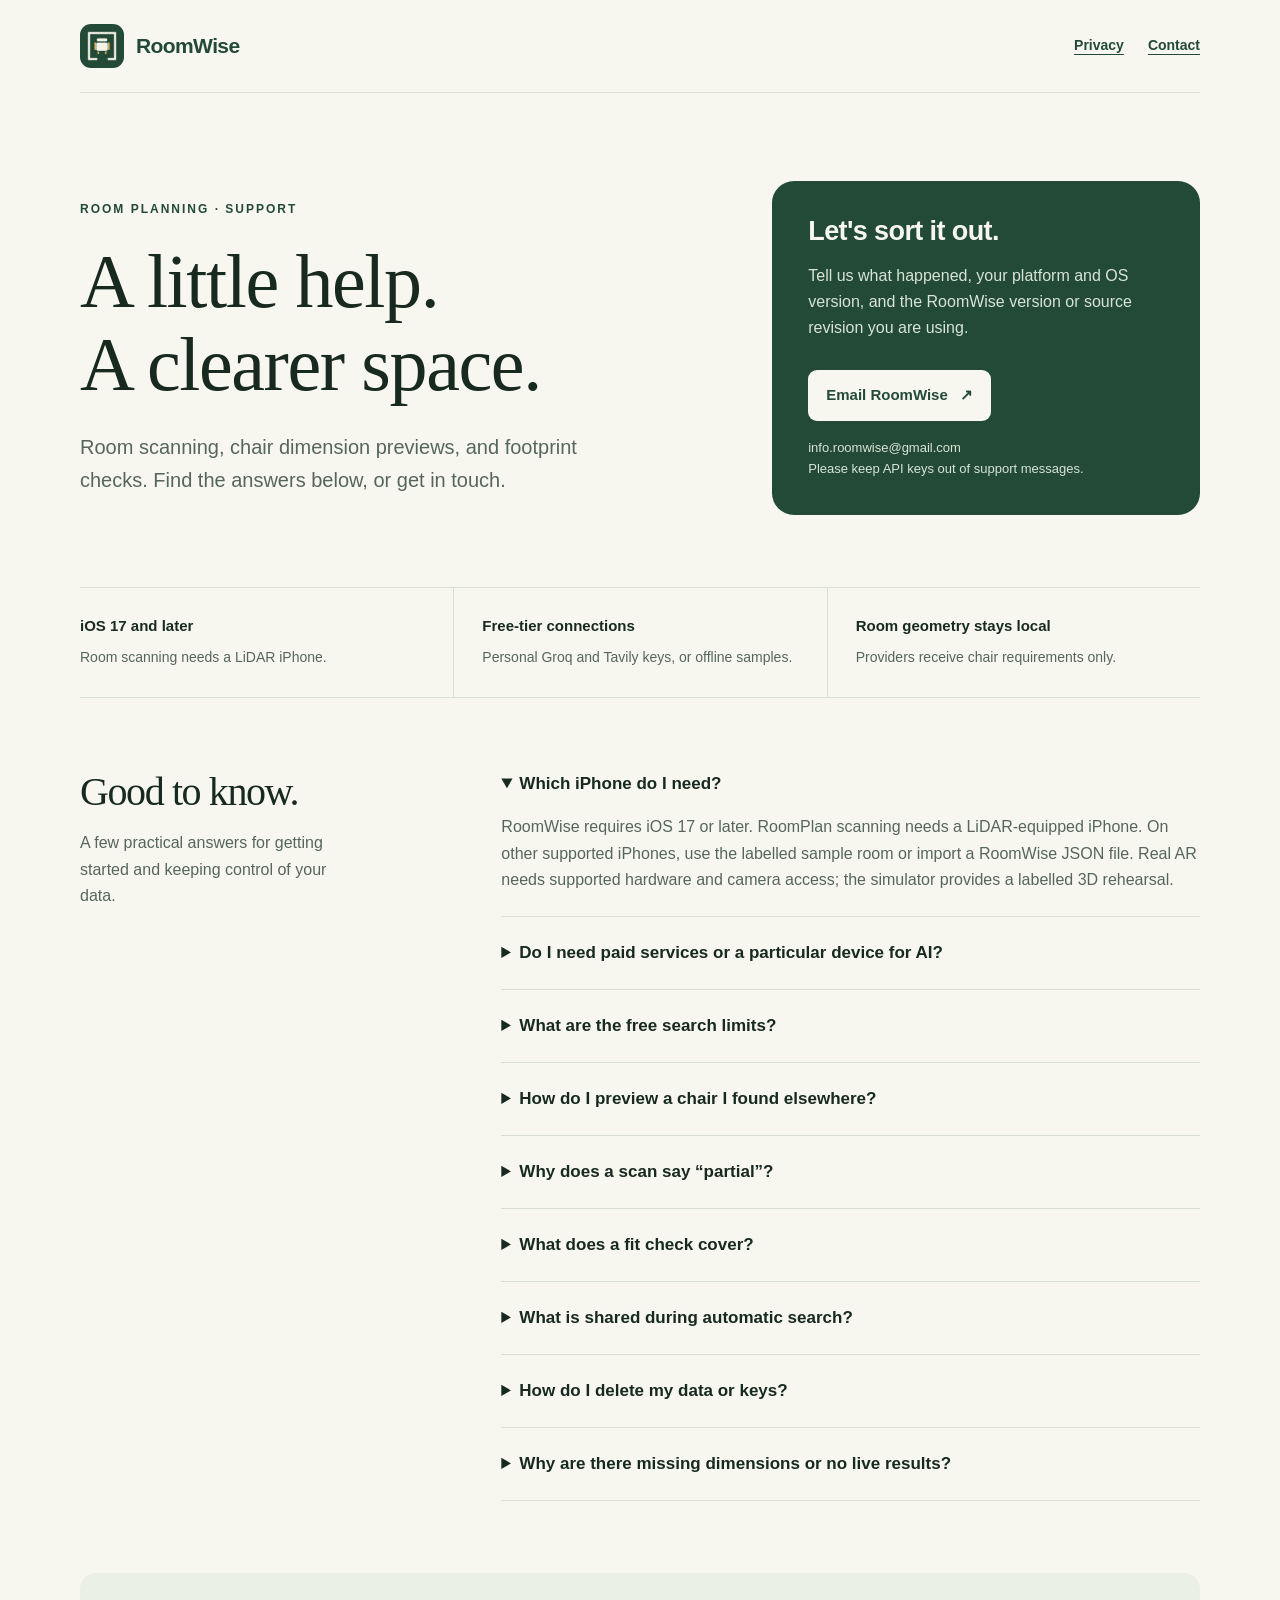
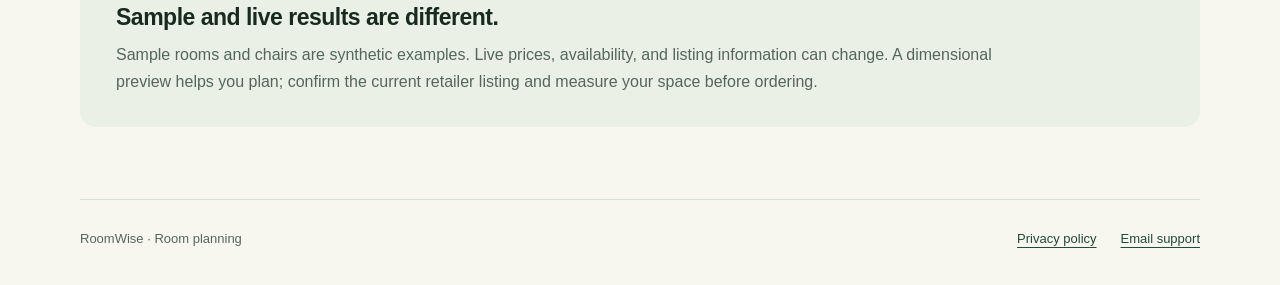
==== docs/store-site/index.html @ dbe4f3e3 "Publish RoomWise prototype with documentation and engineering checks" ====
<!doctype html>
<html lang="en">
<head>
  <meta charset="utf-8">
  <meta name="viewport" content="width=device-width, initial-scale=1">
  <meta name="description" content="RoomWise support. Get help with iPhone room scanning, chair dimension previews, fit checks, and optional live search.">
  <title>RoomWise — Support</title>
  <link rel="icon" href="icon.png" type="image/png">
  <link rel="stylesheet" href="styles.css">
</head>
<body>
  <a class="skip" href="#main">Skip to content</a>
  <div class="wrap">
    <header class="site-header">
      <a class="brand" href="index.html"><img src="icon.png" width="44" height="44" alt="">RoomWise</a>
      <nav class="site-nav" aria-label="Main"><a href="privacy.html">Privacy</a><a href="mailto:info.roomwise@gmail.com">Contact</a></nav>
    </header>
    <main id="main">
      <section class="hero" aria-labelledby="page-title">
        <div>
          <p class="eyebrow">Room planning · Support</p>
          <h1 id="page-title">A little help.<br>A clearer space.</h1>
          <p class="intro">Room scanning, chair dimension previews, and footprint checks. Find the answers below, or get in touch.</p>
        </div>
        <aside class="contact-card" aria-label="Contact support">
          <h2>Let's sort it out.</h2>
          <p>Tell us what happened, your platform and OS version, and the RoomWise version or source revision you are using.</p>
          <a class="button" href="mailto:info.roomwise@gmail.com">Email RoomWise <span aria-hidden="true">↗</span></a>
          <small>info.roomwise@gmail.com<br>Please keep API keys out of support messages.</small>
        </aside>
      </section>
      <section class="facts" aria-label="At a glance">
        <div><strong>iOS 17 and later</strong><span>Room scanning needs a LiDAR iPhone.</span></div>
        <div><strong>Free-tier connections</strong><span>Personal Groq and Tavily keys, or offline samples.</span></div>
        <div><strong>Room geometry stays local</strong><span>Providers receive chair requirements only.</span></div>
      </section>
      <section class="faq" aria-labelledby="faq-title">
        <div><h2 id="faq-title">Good to know.</h2><p class="aside-copy">A few practical answers for getting started and keeping control of your data.</p></div>
        <div>
          <details open><summary>Which iPhone do I need?</summary><p>RoomWise requires iOS 17 or later. RoomPlan scanning needs a LiDAR-equipped iPhone. On other supported iPhones, use the labelled sample room or import a RoomWise JSON file. Real AR needs supported hardware and camera access; the simulator provides a labelled 3D rehearsal.</p></details>
          <details><summary>Do I need paid services or a particular device for AI?</summary><p>No paid model or device-specific AI is required. Automatic interpretation uses your own Groq free-plan key with the hosted openai/gpt-oss-20b model; retailer discovery uses your own Tavily Researcher free-tier key. Each clone uses its own credentials. Hosted interpretation is independent of your device. Sample planning, scanning, dimension editing, and fit checks need no provider keys.</p><p>If Groq is unavailable, a deterministic parser interprets requirements for Tavily search. Without Tavily access, retailer website links and manual chair entry remain available. The physical camera/LiDAR requirements apply only to scanning and AR.</p></details>
          <details><summary>What are the free search limits?</summary><p>RoomWise uses Tavily basic search, up to three requests per search, with a local monthly allowance of 300 requests per installation. It uses no extract, advanced search, automatic retries, or paid-provider fallback. Provider quotas also apply and can be shared with your other projects. Choose the free plans; the app cannot control billing choices made in provider accounts.</p><p>Tavily currently advertises 1,000 free monthly credits with no card. Groq has model-specific free-plan limits. Check the providers' current <a href="https://www.tavily.com/pricing">Tavily plans</a> and <a href="https://console.groq.com/docs/rate-limits">Groq limits</a>. Quota exhaustion leaves browser/manual fallback available.</p></details>
          <details><summary>How do I preview a chair I found elsewhere?</summary><p>Select a chair and use Edit to enter its assembled width, depth, and height from the seller's listing. Use the assembled dimensions, rather than the package size. RoomWise labels your measurements as user-entered. The preview is a simplified dimensional chair, not the seller's exact design.</p></details>
          <details><summary>Why does a scan say “partial”?</summary><p>The captured walls do not form a sufficiently complete room boundary. You can still inspect a partial room, but RoomWise withholds boundary confirmation. Scan all walls, openings, and furniture where possible, and review the result before accepting it.</p></details>
          <details><summary>What does a fit check cover?</summary><p>Checks compare the chair's floor footprint with captured walls and recognized furniture. They do not assess hidden obstacles, overhead clearance, movement, door swings, or delivery routes. Always measure and confirm the seller's dimensions before buying.</p></details>
          <details><summary>What is shared during automatic search?</summary><p>After permission, Groq receives your chair request to interpret preferences, and Tavily receives chair-search requirements to discover listings. Each service receives its own authentication key. Neither receives room geometry, room counts, fit summaries, or camera images. Requests are associated with your provider accounts. Read the <a href="privacy.html">privacy policy</a> for details.</p></details>
          <details><summary>How do I delete my data or keys?</summary><p>In Room actions &gt; Help &amp; Privacy, choose Delete saved rooms &amp; searches. This clears saved planning/search data. Clear provider keys separately in Connections. Exported files, device backups, and requests already received by providers are managed separately. Local quota accounting remains separate from saved planning data.</p><p>You can revoke automatic-search permission in Help &amp; Privacy; a future automatic search will ask again.</p></details>
          <details><summary>Why are there missing dimensions or no live results?</summary><p>Listings may be unavailable or lack usable assembled dimensions. Provider authentication, quota, network access, or search coverage may also fail. Discovery is not a complete Amazon, Noon, or Temu catalogue. RoomWise keeps missing evidence visible instead of filling it in. Check the status, browse retailer websites, or enter dimensions yourself.</p></details>
        </div>
      </section>
      <aside class="note"><h2>Sample and live results are different.</h2><p>Sample rooms and chairs are synthetic examples. Live prices, availability, and listing information can change. A dimensional preview helps you plan; confirm the current retailer listing and measure your space before ordering.</p></aside>
    </main>
    <footer class="site-footer"><span>RoomWise · Room planning</span><div class="footer-links"><a href="privacy.html">Privacy policy</a><a href="mailto:info.roomwise@gmail.com">Email support</a></div></footer>
  </div>
</body>
</html>
---- docs/store-site/styles.css ----
:root{color-scheme:light;--forest:#234a36;--ink:#182a20;--muted:#56665b;--paper:#f7f7f0;--line:#d8dfd3;--accent:#dcb168;--white:#fff;--surface:#eaf0e6}*{box-sizing:border-box}body{margin:0;background:var(--paper);color:var(--ink);font:17px/1.65 -apple-system,BlinkMacSystemFont,"Segoe UI",sans-serif}a{color:var(--forest);text-underline-offset:4px}a:hover{text-decoration-thickness:2px}a:focus-visible,summary:focus-visible{outline:3px solid #9b5b14;outline-offset:5px;border-radius:3px}.wrap{width:min(1120px,calc(100% - 48px));margin:auto}.site-header{display:flex;align-items:center;justify-content:space-between;gap:24px;padding:24px 0;border-bottom:1px solid var(--line)}.brand{display:flex;align-items:center;gap:12px;text-decoration:none;font-size:21px;font-weight:700;letter-spacing:-.6px}.brand img{width:44px;height:44px;border-radius:11px}.site-nav{display:flex;gap:24px;font-size:14px;font-weight:600}.hero{padding:88px 0 72px;display:grid;grid-template-columns:1.45fr 1fr;align-items:center;gap:72px}.eyebrow{font-size:12px;letter-spacing:2px;text-transform:uppercase;font-weight:700;color:var(--forest);margin:0 0 20px}h1,h2,h3{line-height:1.1;letter-spacing:-1.4px}h1{font-family:Georgia,"Times New Roman",serif;font-weight:400;font-size:clamp(46px,6vw,76px);margin:0 0 24px;max-width:700px}.intro{font-size:20px;color:var(--muted);max-width:570px;margin-bottom:0}.contact-card{border-radius:22px;background:var(--forest);color:var(--paper);padding:36px}.contact-card h2{font-size:27px;margin:0 0 16px;letter-spacing:-.6px}.contact-card p{color:#d8e4d5;margin:0 0 28px;font-size:16px}.button{display:inline-flex;justify-content:center;align-items:center;gap:12px;border-radius:9px;padding:13px 18px;background:var(--paper);color:var(--forest);font-weight:650;text-decoration:none;font-size:15px}.contact-card small{display:block;margin-top:16px;color:#d8e4d5;font-size:13px}.facts{display:grid;grid-template-columns:repeat(3,1fr);border-top:1px solid var(--line);border-bottom:1px solid var(--line)}.facts div{padding:26px 24px 26px 0}.facts div+div{border-left:1px solid var(--line);padding-left:28px}.facts strong{display:block;font-size:15px;margin-bottom:4px}.facts span{font-size:14px;color:var(--muted)}.faq{display:grid;grid-template-columns:1fr 2fr;gap:72px;padding:72px 0}.faq h2{font-family:Georgia,"Times New Roman",serif;font-size:40px;font-weight:400;margin:0 0 16px}.faq .aside-copy{color:var(--muted);font-size:16px;max-width:260px}details{padding:22px 0;border-bottom:1px solid var(--line)}details:first-child{padding-top:0}summary{font-weight:650;cursor:pointer;padding-right:20px}details p{color:var(--muted);font-size:16px;margin:16px 0 0}details p+p{margin-top:12px}.note{padding:32px 36px;background:var(--surface);border-radius:16px;margin-bottom:72px}.note h2{font-size:23px;letter-spacing:-.5px;margin:0 0 12px}.note p{margin:0;color:var(--muted);font-size:16px;max-width:900px}.site-footer{border-top:1px solid var(--line);padding:28px 0 36px;display:flex;justify-content:space-between;gap:20px;font-size:13px;color:var(--muted)}.footer-links{display:flex;gap:24px}.policy{max-width:740px;padding:64px 0 72px}.policy h1{font-size:56px;letter-spacing:-2px}.policy h2{font-family:Georgia,"Times New Roman",serif;font-size:28px;font-weight:400;margin:44px 0 16px;letter-spacing:-.6px}.policy p,.policy li{font-size:16px}.policy li+li{margin-top:8px}.policy ul{padding-left:24px}.policy .updated{font-size:13px;color:var(--muted);margin-bottom:32px}.skip{position:absolute;left:-10000px}.skip:focus{left:20px;top:10px;background:white;z-index:1;padding:10px}@media(max-width:760px){.wrap{width:calc(100% - 36px)}.site-header{padding:18px 0}.site-nav{gap:16px;font-size:13px}.brand{font-size:19px;gap:9px}.brand img{width:36px;height:36px}.hero{grid-template-columns:1fr;gap:32px;padding:48px 0}.hero h1{font-size:52px}.intro{font-size:18px}.contact-card{padding:28px}.facts{grid-template-columns:1fr}.facts div,.facts div+div{padding:18px 0;border-left:0}.facts div+div{border-top:1px solid var(--line)}.faq{grid-template-columns:1fr;gap:24px;padding:48px 0}.faq .aside-copy{max-width:unset}.faq h2{font-size:35px}.note{padding:26px;margin-bottom:48px}.site-footer{flex-direction:column;gap:12px}.policy{padding-top:44px}.policy h1{font-size:45px;letter-spacing:-1.5px}}@media(prefers-reduced-motion:reduce){*{scroll-behavior:auto}}
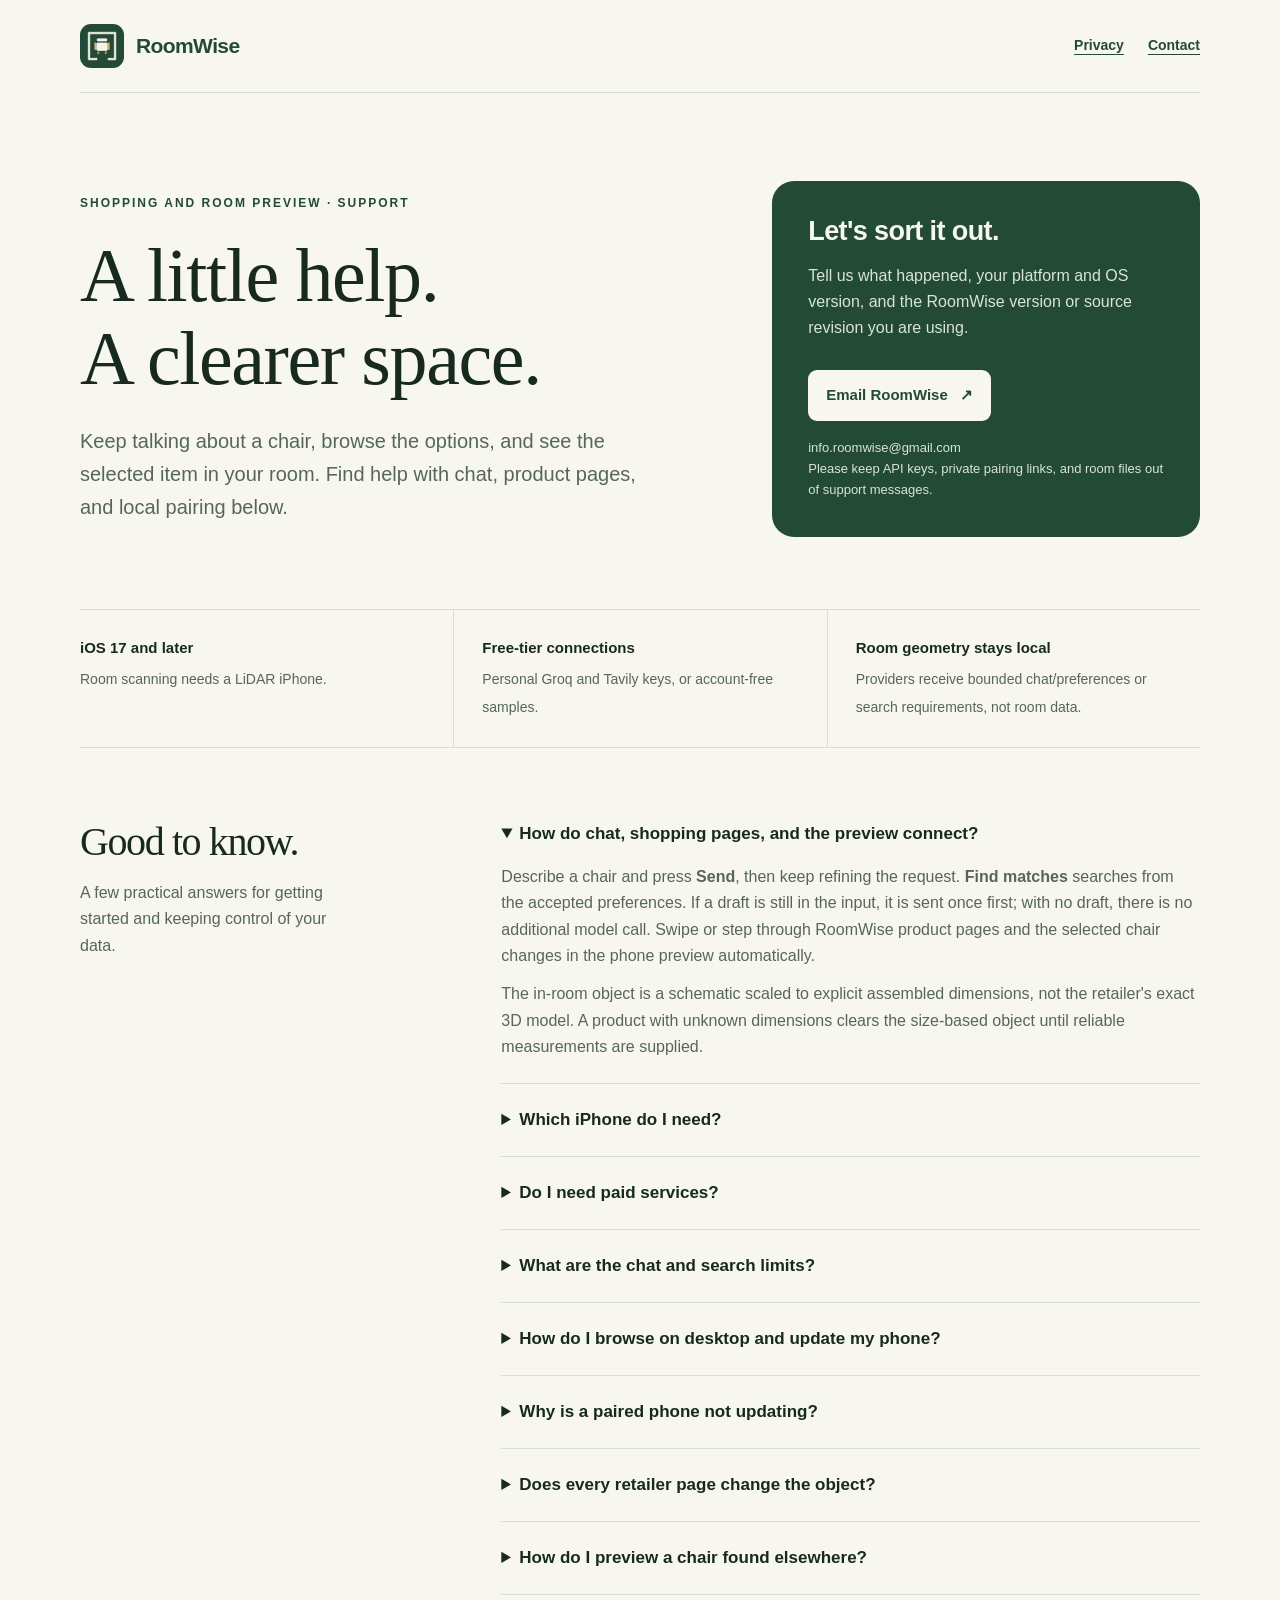
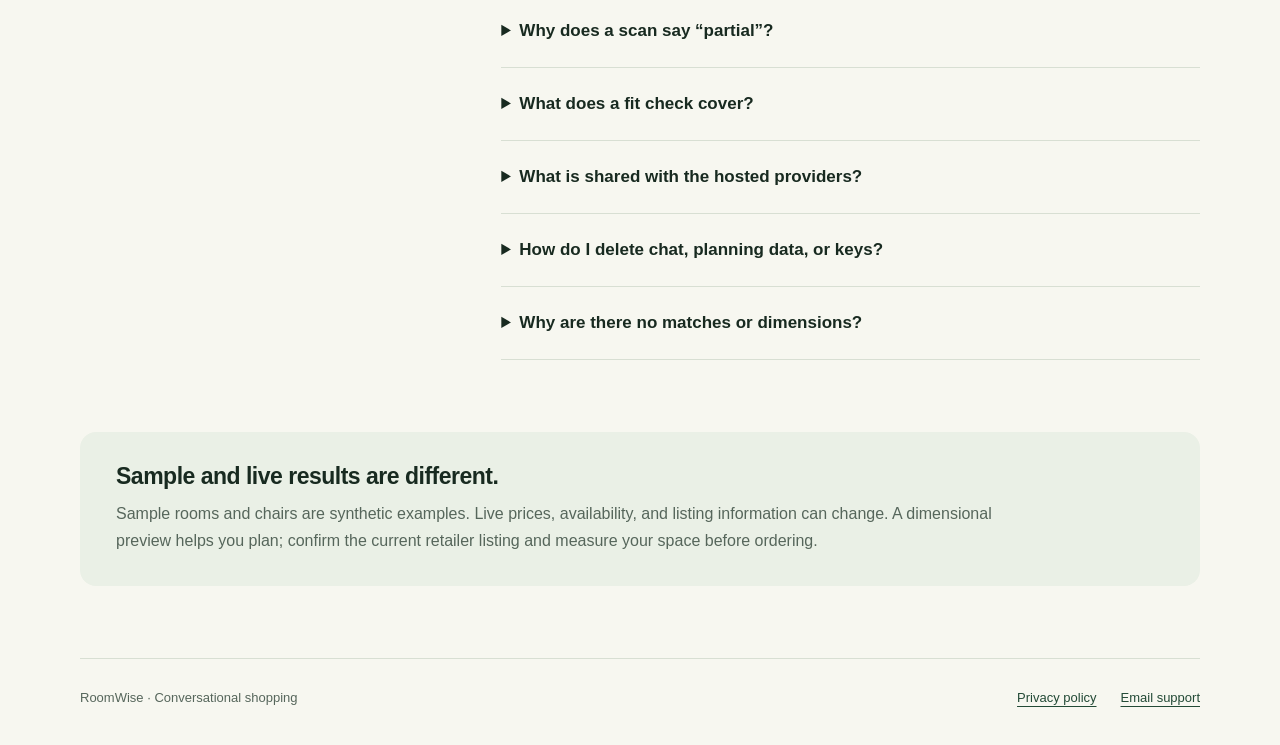
==== commit ab008dd3: "Connect shopping chat, product swipes and live phone previews" ====
--- a/docs/store-site/index.html
+++ b/docs/store-site/index.html
@@ -3,7 +3,7 @@
 <head>
   <meta charset="utf-8">
   <meta name="viewport" content="width=device-width, initial-scale=1">
-  <meta name="description" content="RoomWise support. Get help with iPhone room scanning, chair dimension previews, fit checks, and optional live search.">
+  <meta name="description" content="RoomWise support. Get help with ongoing shopping chat, swipeable chair listings, live room previews, and free local desktop pairing.">
   <title>RoomWise — Support</title>
   <link rel="icon" href="icon.png" type="image/png">
   <link rel="stylesheet" href="styles.css">
@@ -18,39 +18,43 @@
     <main id="main">
       <section class="hero" aria-labelledby="page-title">
         <div>
-          <p class="eyebrow">Room planning · Support</p>
+          <p class="eyebrow">Shopping and room preview · Support</p>
           <h1 id="page-title">A little help.<br>A clearer space.</h1>
-          <p class="intro">Room scanning, chair dimension previews, and footprint checks. Find the answers below, or get in touch.</p>
+          <p class="intro">Keep talking about a chair, browse the options, and see the selected item in your room. Find help with chat, product pages, and local pairing below.</p>
         </div>
         <aside class="contact-card" aria-label="Contact support">
           <h2>Let's sort it out.</h2>
           <p>Tell us what happened, your platform and OS version, and the RoomWise version or source revision you are using.</p>
           <a class="button" href="mailto:info.roomwise@gmail.com">Email RoomWise <span aria-hidden="true">↗</span></a>
-          <small>info.roomwise@gmail.com<br>Please keep API keys out of support messages.</small>
+          <small>info.roomwise@gmail.com<br>Please keep API keys, private pairing links, and room files out of support messages.</small>
         </aside>
       </section>
       <section class="facts" aria-label="At a glance">
         <div><strong>iOS 17 and later</strong><span>Room scanning needs a LiDAR iPhone.</span></div>
-        <div><strong>Free-tier connections</strong><span>Personal Groq and Tavily keys, or offline samples.</span></div>
-        <div><strong>Room geometry stays local</strong><span>Providers receive chair requirements only.</span></div>
+        <div><strong>Free-tier connections</strong><span>Personal Groq and Tavily keys, or account-free samples.</span></div>
+        <div><strong>Room geometry stays local</strong><span>Providers receive bounded chat/preferences or search requirements, not room data.</span></div>
       </section>
       <section class="faq" aria-labelledby="faq-title">
         <div><h2 id="faq-title">Good to know.</h2><p class="aside-copy">A few practical answers for getting started and keeping control of your data.</p></div>
         <div>
-          <details open><summary>Which iPhone do I need?</summary><p>RoomWise requires iOS 17 or later. RoomPlan scanning needs a LiDAR-equipped iPhone. On other supported iPhones, use the labelled sample room or import a RoomWise JSON file. Real AR needs supported hardware and camera access; the simulator provides a labelled 3D rehearsal.</p></details>
-          <details><summary>Do I need paid services or a particular device for AI?</summary><p>No paid model or device-specific AI is required. Automatic interpretation uses your own Groq free-plan key with the hosted openai/gpt-oss-20b model; retailer discovery uses your own Tavily Researcher free-tier key. Each clone uses its own credentials. Hosted interpretation is independent of your device. Sample planning, scanning, dimension editing, and fit checks need no provider keys.</p><p>If Groq is unavailable, a deterministic parser interprets requirements for Tavily search. Without Tavily access, retailer website links and manual chair entry remain available. The physical camera/LiDAR requirements apply only to scanning and AR.</p></details>
-          <details><summary>What are the free search limits?</summary><p>RoomWise uses Tavily basic search, up to three requests per search, with a local monthly allowance of 300 requests per installation. It uses no extract, advanced search, automatic retries, or paid-provider fallback. Provider quotas also apply and can be shared with your other projects. Choose the free plans; the app cannot control billing choices made in provider accounts.</p><p>Tavily currently advertises 1,000 free monthly credits with no card. Groq has model-specific free-plan limits. Check the providers' current <a href="https://www.tavily.com/pricing">Tavily plans</a> and <a href="https://console.groq.com/docs/rate-limits">Groq limits</a>. Quota exhaustion leaves browser/manual fallback available.</p></details>
-          <details><summary>How do I preview a chair I found elsewhere?</summary><p>Select a chair and use Edit to enter its assembled width, depth, and height from the seller's listing. Use the assembled dimensions, rather than the package size. RoomWise labels your measurements as user-entered. The preview is a simplified dimensional chair, not the seller's exact design.</p></details>
-          <details><summary>Why does a scan say “partial”?</summary><p>The captured walls do not form a sufficiently complete room boundary. You can still inspect a partial room, but RoomWise withholds boundary confirmation. Scan all walls, openings, and furniture where possible, and review the result before accepting it.</p></details>
-          <details><summary>What does a fit check cover?</summary><p>Checks compare the chair's floor footprint with captured walls and recognized furniture. They do not assess hidden obstacles, overhead clearance, movement, door swings, or delivery routes. Always measure and confirm the seller's dimensions before buying.</p></details>
-          <details><summary>What is shared during automatic search?</summary><p>After permission, Groq receives your chair request to interpret preferences, and Tavily receives chair-search requirements to discover listings. Each service receives its own authentication key. Neither receives room geometry, room counts, fit summaries, or camera images. Requests are associated with your provider accounts. Read the <a href="privacy.html">privacy policy</a> for details.</p></details>
-          <details><summary>How do I delete my data or keys?</summary><p>In Room actions &gt; Help &amp; Privacy, choose Delete saved rooms &amp; searches. This clears saved planning/search data. Clear provider keys separately in Connections. Exported files, device backups, and requests already received by providers are managed separately. Local quota accounting remains separate from saved planning data.</p><p>You can revoke automatic-search permission in Help &amp; Privacy; a future automatic search will ask again.</p></details>
-          <details><summary>Why are there missing dimensions or no live results?</summary><p>Listings may be unavailable or lack usable assembled dimensions. Provider authentication, quota, network access, or search coverage may also fail. Discovery is not a complete Amazon, Noon, or Temu catalogue. RoomWise keeps missing evidence visible instead of filling it in. Check the status, browse retailer websites, or enter dimensions yourself.</p></details>
+          <details open><summary>How do chat, shopping pages, and the preview connect?</summary><p>Describe a chair and press <strong>Send</strong>, then keep refining the request. <strong>Find matches</strong> searches from the accepted preferences. If a draft is still in the input, it is sent once first; with no draft, there is no additional model call. Swipe or step through RoomWise product pages and the selected chair changes in the phone preview automatically.</p><p>The in-room object is a schematic scaled to explicit assembled dimensions, not the retailer's exact 3D model. A product with unknown dimensions clears the size-based object until reliable measurements are supplied.</p></details>
+          <details><summary>Which iPhone do I need?</summary><p>RoomWise requires iOS 17 or later. RoomPlan scanning needs a LiDAR-equipped iPhone. Other supported phones can use a labelled sample or imported RoomWise JSON file. Camera AR needs supported hardware and camera access; Simulator provides a labelled 3D rehearsal. Hosted chat has no Apple Intelligence or device-specific model requirement.</p></details>
+          <details><summary>Do I need paid services?</summary><p>No paid model, RoomWise account, or hosted pairing server is needed. Optional live chat uses your personal Groq Free key and the hosted <code>openai/gpt-oss-20b</code> model. Discovery uses your personal Tavily Researcher free key. Keep those accounts on their free plans; provider terms, quotas, and external billing choices still apply.</p><p>Sample mode uses synthetic products and a labelled limited local conversation fallback without provider calls. The same fallback is available when Groq is unavailable; it is a deterministic parser, not an offline LLM. Without Tavily access, samples, retailer links built from accepted preferences, manual chair entry, and local previews remain available.</p></details>
+          <details><summary>What are the chat and search limits?</summary><p>Each conversational turn makes at most one Groq call, with at most twelve recent messages bounded to 1,500 characters each, plus accepted preferences. Send does not use Tavily. Find matches performs bounded catalog discovery separately; a nonempty draft is interpreted once before that search.</p><p>On iPhone, each discovery reserves three Tavily basic requests against a local allowance of 300 requests per UTC month. No extra extraction, advanced search, automatic retries, or paid-provider switch occurs. Desktop uses bounded searches without the persisted iPhone counter. Page changes and local pairing make no Groq or Tavily calls.</p><p>Check current <a href="https://www.tavily.com/pricing">Tavily plans</a> and <a href="https://console.groq.com/docs/rate-limits">Groq limits</a>. Your provider account can run out before the local counter if used elsewhere.</p></details>
+          <details><summary>How do I browse on desktop and update my phone?</summary><p>Use the same trusted Wi-Fi network. On desktop, choose <strong>Pair phone → Live phone preview → Start pairing</strong>. On iPhone, open <strong>Room actions → Pair with desktop</strong>, paste the complete private session link, and press <strong>Connect</strong>. Allow local-network access if asked. Desktop product-page changes then update the phone selection; phone selections can update desktop too.</p><p>Pairing uses a temporary plain-HTTP listener with a random bearer token. It shares products and selection, not room geometry, chat, camera data, or keys. Keep the link private and do not expose the port publicly. The phone uses its own accepted room. Pairing updates do not clear its conversation; you can keep chatting while paired. Pressing Find matches on the phone disconnects pairing before local discovery takes ownership. Stop pairing or disconnect when finished; a new session creates a new link.</p></details>
+          <details><summary>Why is a paired phone not updating?</summary><p>Check the complete current link, same local network, local-network permission, desktop firewall, and whether pairing is still running. Guest/university Wi-Fi may isolate devices; try a trusted network or personal hotspot. The phone polls about every 400 ms, disconnects in the background, and stops after three consecutive polling failures. Return to the foreground and reconnect when needed.</p></details>
+          <details><summary>Does every retailer page change the object?</summary><p>Swiping the known RoomWise product pages drives selection. On iPhone, <strong>Load retailer page</strong> explicitly opens an ephemeral embedded page. Following another page, a variant-related URL query/fragment change, or same-document navigation pauses the preview because that navigation does not establish validated dimensions for the newly viewed item. Return to a known RoomWise selection before relying on the object. A retailer can change variants without a detectable URL/navigation event; the preview remains tied to saved listing dimensions, so confirm the selected variant and its assembled measurements.</p><p>RoomWise does not monitor arbitrary browser tabs or scrape every product you visit. On desktop, Store opens the external browser without tracking its navigation. If an embedded retailer page is unavailable, open its original URL externally.</p></details>
+          <details><summary>How do I preview a chair found elsewhere?</summary><p>Add the chair with a name and optional supported retailer link or pasted listing details. Enter assembled width, depth, and height using reliable listing evidence or your own measurements. Package dimensions are not assembled size. User-entered facts are labelled, and missing dimensions remain unknown.</p></details>
+          <details><summary>Why does a scan say “partial”?</summary><p>The captured walls do not form a sufficiently complete room boundary. You can inspect a partial room, but RoomWise withholds boundary confirmation. Scan all walls, openings, and furniture where possible and review before accepting.</p></details>
+          <details><summary>What does a fit check cover?</summary><p>Checks compare a chair's rectangular floor footprint with captured walls and recognized furniture. They do not assess hidden obstacles, overhead clearance, movement, door swings, or delivery routes. Confirm the actual product and room before buying.</p></details>
+          <details><summary>What is shared with the hosted providers?</summary><p>After permission, Groq receives bounded recent chat and accepted shopping preferences. Tavily receives derived search requirements. Each provider receives only its own authentication key. Neither receives room coordinates, room counts, fit summaries, or camera images through this pipeline. Requests are associated with your personal provider accounts. See the <a href="privacy.html">privacy policy</a>.</p></details>
+          <details><summary>How do I delete chat, planning data, or keys?</summary><p><strong>New chat</strong> clears the active conversation and accepted preferences. The iPhone saves up to 40 recent chat messages/preferences locally; desktop keeps up to 24 messages in session memory. At most twelve recent messages are sent to Groq per turn.</p><p>Use <strong>Room actions → Help &amp; Privacy → Delete saved rooms &amp; searches</strong> to clear saved room, search, product, placement, conversation, preferences, and temporary export data. Clear provider keys separately in Connections. The local quota record remains separate. Exported files, backups, websites, and already-sent provider requests are managed through their respective controls. Stop/disconnect pairing separately when finished.</p></details>
+          <details><summary>Why are there no matches or dimensions?</summary><p>Discovery searches indexed retailer pages, not a complete Amazon, Noon, or Temu catalog. Listings may be unavailable, incomplete, or fail to satisfy preferences; account quotas, authentication, and network access can also fail. Sample products are filtered against hard constraints, so a refinement may have no matching sample. Inspect the status, revise the request, browse directly, or add reliable measurements manually.</p></details>
         </div>
       </section>
       <aside class="note"><h2>Sample and live results are different.</h2><p>Sample rooms and chairs are synthetic examples. Live prices, availability, and listing information can change. A dimensional preview helps you plan; confirm the current retailer listing and measure your space before ordering.</p></aside>
     </main>
-    <footer class="site-footer"><span>RoomWise · Room planning</span><div class="footer-links"><a href="privacy.html">Privacy policy</a><a href="mailto:info.roomwise@gmail.com">Email support</a></div></footer>
+    <footer class="site-footer"><span>RoomWise · Conversational shopping</span><div class="footer-links"><a href="privacy.html">Privacy policy</a><a href="mailto:info.roomwise@gmail.com">Email support</a></div></footer>
   </div>
 </body>
 </html>
